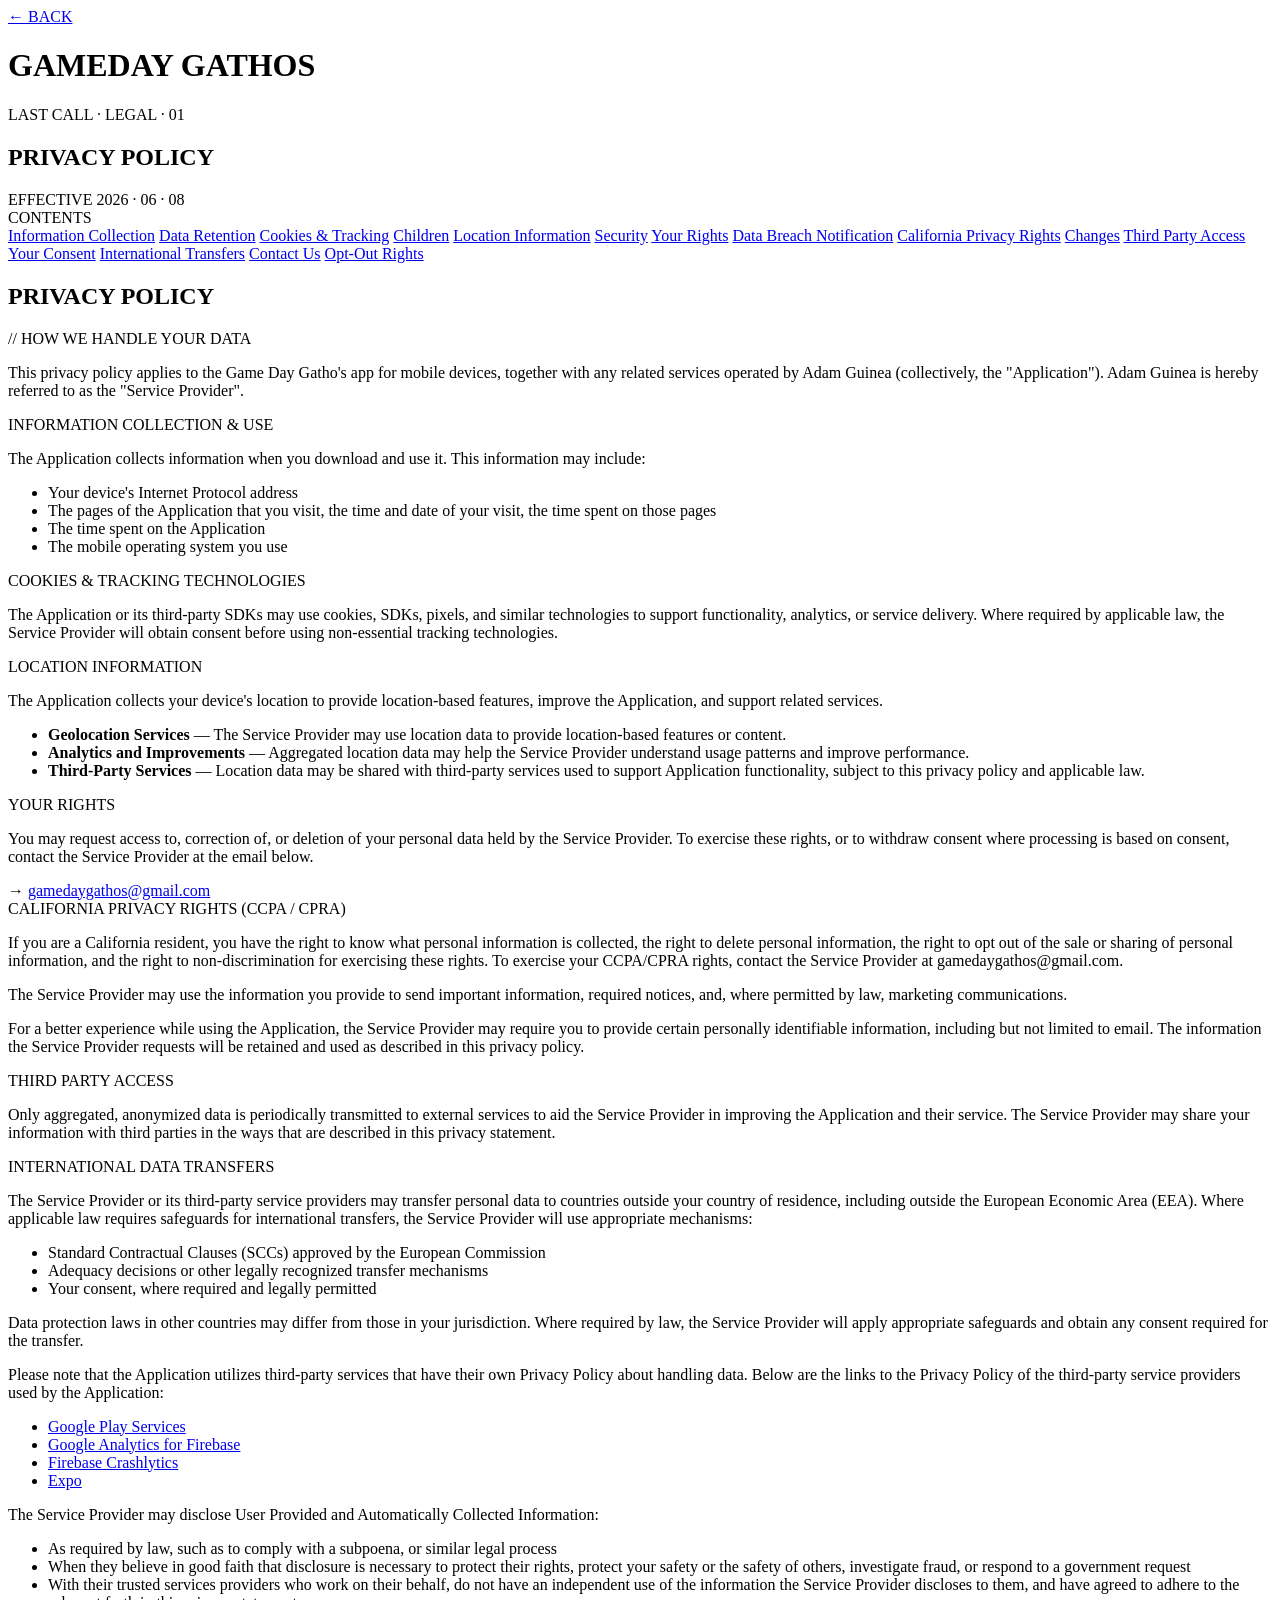
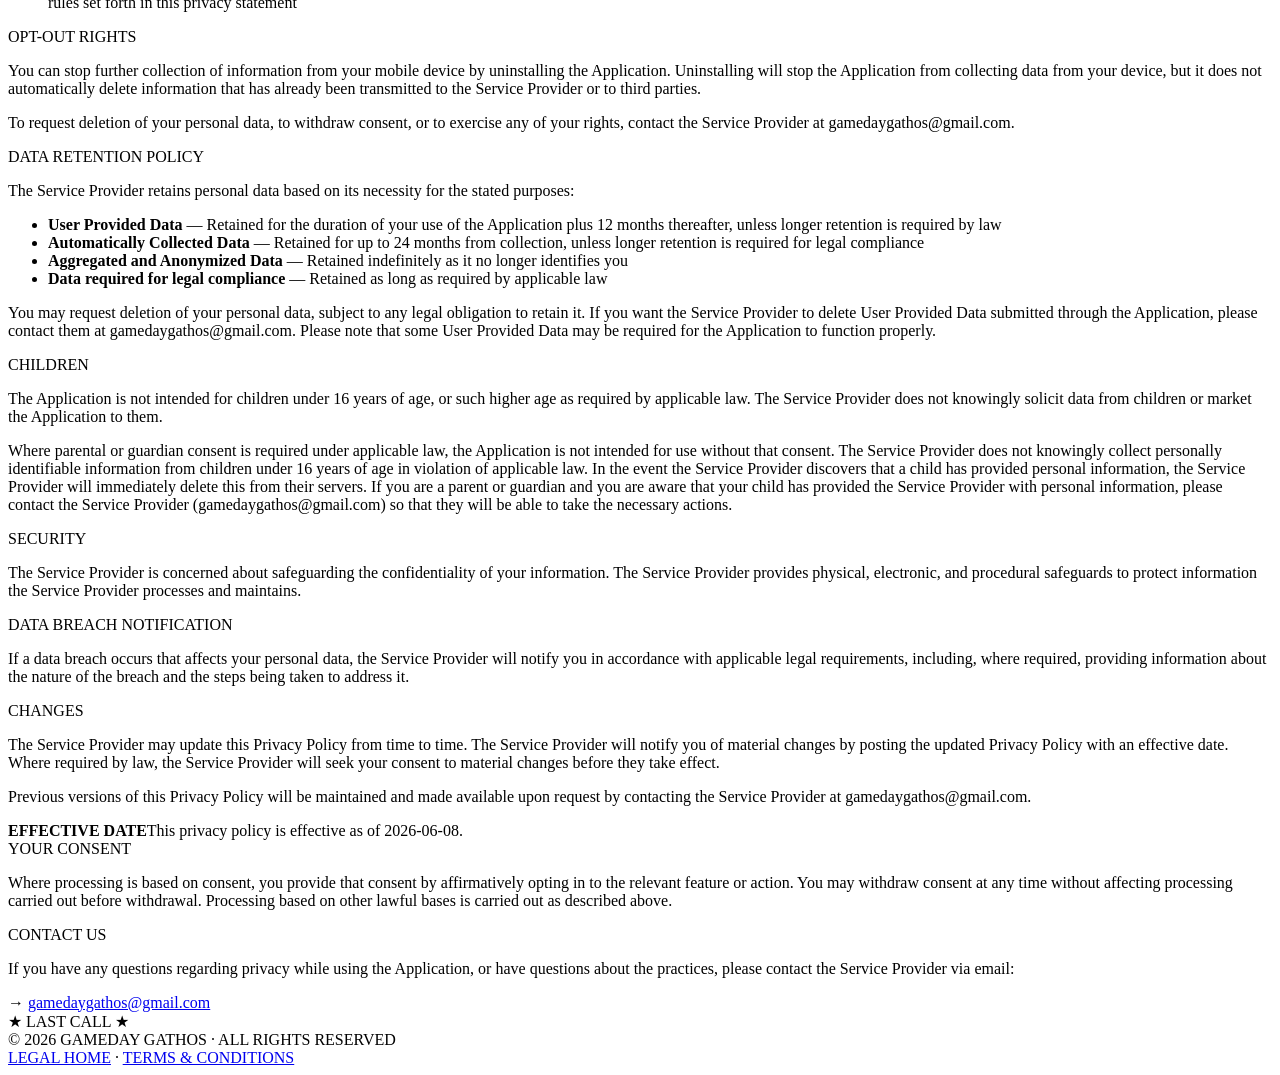
==== privacy.html @ f835de20 "Add privacy policy for Gameday Gathos application This file contains the privacy policy for the Game" ====
<!doctype html>
<html lang="en">
<head>
<meta charset="utf-8">
<meta name="viewport" content="width=device-width, initial-scale=1">
<title>Privacy Policy · Gameday Gathos</title>
<meta name="description" content="Privacy Policy for the Gameday Gathos application.">
<link rel="preconnect" href="https://fonts.googleapis.com">
<link rel="preconnect" href="https://fonts.gstatic.com" crossorigin>
<link href="https://fonts.googleapis.com/css2?family=Bungee&family=Monoton&family=Outfit:wght@400;500;600;700&family=JetBrains+Mono:wght@400;700&display=swap" rel="stylesheet">
<link rel="stylesheet" href="styles.css">
</head>
<body>
<div class="container">

  <a href="index.html" class="back-link">← BACK</a>

  <header class="hero">
    <h1 class="wordmark">GAMEDAY GATHOS</h1>
    <div class="kicker">LAST CALL · LEGAL · 01</div>
    <h2 class="hero-title pink">PRIVACY POLICY</h2>
    <div class="effective">EFFECTIVE 2026 · 06 · 08</div>
  </header>

  <nav class="toc pink" aria-label="Table of contents">
    <div class="toc-title">CONTENTS</div>
    <div class="toc-columns">
      <a href="#info-collection">Information Collection</a>
      <a href="#retention">Data Retention</a>
      <a href="#cookies">Cookies &amp; Tracking</a>
      <a href="#children">Children</a>
      <a href="#location">Location Information</a>
      <a href="#security">Security</a>
      <a href="#your-rights">Your Rights</a>
      <a href="#breach">Data Breach Notification</a>
      <a href="#ccpa">California Privacy Rights</a>
      <a href="#changes">Changes</a>
      <a href="#third-party">Third Party Access</a>
      <a href="#consent">Your Consent</a>
      <a href="#international">International Transfers</a>
      <a href="#contact">Contact Us</a>
      <a href="#opt-out">Opt-Out Rights</a>
    </div>
  </nav>

  <section class="card pink">
    <h2 class="section-title">PRIVACY POLICY</h2>
    <span class="section-tag">// HOW WE HANDLE YOUR DATA</span>

    <p>This privacy policy applies to the Game Day Gatho's app for mobile devices, together with any related services operated by Adam Guinea (collectively, the "Application"). Adam Guinea is hereby referred to as the "Service Provider".</p>

    <span id="info-collection" class="subsection">INFORMATION COLLECTION &amp; USE</span>
    <p>The Application collects information when you download and use it. This information may include:</p>
    <ul>
      <li>Your device's Internet Protocol address</li>
      <li>The pages of the Application that you visit, the time and date of your visit, the time spent on those pages</li>
      <li>The time spent on the Application</li>
      <li>The mobile operating system you use</li>
    </ul>

    <span id="cookies" class="subsection">COOKIES &amp; TRACKING TECHNOLOGIES</span>
    <p>The Application or its third-party SDKs may use cookies, SDKs, pixels, and similar technologies to support functionality, analytics, or service delivery. Where required by applicable law, the Service Provider will obtain consent before using non-essential tracking technologies.</p>

    <span id="location" class="subsection">LOCATION INFORMATION</span>
    <p>The Application collects your device's location to provide location-based features, improve the Application, and support related services.</p>
    <ul>
      <li><strong>Geolocation Services</strong> — The Service Provider may use location data to provide location-based features or content.</li>
      <li><strong>Analytics and Improvements</strong> — Aggregated location data may help the Service Provider understand usage patterns and improve performance.</li>
      <li><strong>Third-Party Services</strong> — Location data may be shared with third-party services used to support Application functionality, subject to this privacy policy and applicable law.</li>
    </ul>

    <span id="your-rights" class="subsection">YOUR RIGHTS</span>
    <p>You may request access to, correction of, or deletion of your personal data held by the Service Provider. To exercise these rights, or to withdraw consent where processing is based on consent, contact the Service Provider at the email below.</p>
    <div class="contact-line">→ <a href="mailto:gamedaygathos@gmail.com">gamedaygathos@gmail.com</a></div>

    <span id="ccpa" class="subsection">CALIFORNIA PRIVACY RIGHTS (CCPA / CPRA)</span>
    <p>If you are a California resident, you have the right to know what personal information is collected, the right to delete personal information, the right to opt out of the sale or sharing of personal information, and the right to non-discrimination for exercising these rights. To exercise your CCPA/CPRA rights, contact the Service Provider at gamedaygathos@gmail.com.</p>
    <p>The Service Provider may use the information you provide to send important information, required notices, and, where permitted by law, marketing communications.</p>
    <p>For a better experience while using the Application, the Service Provider may require you to provide certain personally identifiable information, including but not limited to email. The information the Service Provider requests will be retained and used as described in this privacy policy.</p>

    <span id="third-party" class="subsection">THIRD PARTY ACCESS</span>
    <p>Only aggregated, anonymized data is periodically transmitted to external services to aid the Service Provider in improving the Application and their service. The Service Provider may share your information with third parties in the ways that are described in this privacy statement.</p>

    <span id="international" class="subsection">INTERNATIONAL DATA TRANSFERS</span>
    <p>The Service Provider or its third-party service providers may transfer personal data to countries outside your country of residence, including outside the European Economic Area (EEA). Where applicable law requires safeguards for international transfers, the Service Provider will use appropriate mechanisms:</p>
    <ul>
      <li>Standard Contractual Clauses (SCCs) approved by the European Commission</li>
      <li>Adequacy decisions or other legally recognized transfer mechanisms</li>
      <li>Your consent, where required and legally permitted</li>
    </ul>
    <p>Data protection laws in other countries may differ from those in your jurisdiction. Where required by law, the Service Provider will apply appropriate safeguards and obtain any consent required for the transfer.</p>

    <p>Please note that the Application utilizes third-party services that have their own Privacy Policy about handling data. Below are the links to the Privacy Policy of the third-party service providers used by the Application:</p>
    <ul>
      <li><a href="https://www.google.com/policies/privacy/">Google Play Services</a></li>
      <li><a href="https://firebase.google.com/support/privacy">Google Analytics for Firebase</a></li>
      <li><a href="https://firebase.google.com/support/privacy/">Firebase Crashlytics</a></li>
      <li><a href="https://expo.io/privacy">Expo</a></li>
    </ul>

    <p>The Service Provider may disclose User Provided and Automatically Collected Information:</p>
    <ul>
      <li>As required by law, such as to comply with a subpoena, or similar legal process</li>
      <li>When they believe in good faith that disclosure is necessary to protect their rights, protect your safety or the safety of others, investigate fraud, or respond to a government request</li>
      <li>With their trusted services providers who work on their behalf, do not have an independent use of the information the Service Provider discloses to them, and have agreed to adhere to the rules set forth in this privacy statement</li>
    </ul>

    <span id="opt-out" class="subsection">OPT-OUT RIGHTS</span>
    <p>You can stop further collection of information from your mobile device by uninstalling the Application. Uninstalling will stop the Application from collecting data from your device, but it does not automatically delete information that has already been transmitted to the Service Provider or to third parties.</p>
    <p>To request deletion of your personal data, to withdraw consent, or to exercise any of your rights, contact the Service Provider at gamedaygathos@gmail.com.</p>

    <span id="retention" class="subsection">DATA RETENTION POLICY</span>
    <p>The Service Provider retains personal data based on its necessity for the stated purposes:</p>
    <ul>
      <li><strong>User Provided Data</strong> — Retained for the duration of your use of the Application plus 12 months thereafter, unless longer retention is required by law</li>
      <li><strong>Automatically Collected Data</strong> — Retained for up to 24 months from collection, unless longer retention is required for legal compliance</li>
      <li><strong>Aggregated and Anonymized Data</strong> — Retained indefinitely as it no longer identifies you</li>
      <li><strong>Data required for legal compliance</strong> — Retained as long as required by applicable law</li>
    </ul>
    <p>You may request deletion of your personal data, subject to any legal obligation to retain it. If you want the Service Provider to delete User Provided Data submitted through the Application, please contact them at gamedaygathos@gmail.com. Please note that some User Provided Data may be required for the Application to function properly.</p>

    <span id="children" class="subsection">CHILDREN</span>
    <p>The Application is not intended for children under 16 years of age, or such higher age as required by applicable law. The Service Provider does not knowingly solicit data from children or market the Application to them.</p>
    <p>Where parental or guardian consent is required under applicable law, the Application is not intended for use without that consent. The Service Provider does not knowingly collect personally identifiable information from children under 16 years of age in violation of applicable law. In the event the Service Provider discovers that a child has provided personal information, the Service Provider will immediately delete this from their servers. If you are a parent or guardian and you are aware that your child has provided the Service Provider with personal information, please contact the Service Provider (gamedaygathos@gmail.com) so that they will be able to take the necessary actions.</p>

    <span id="security" class="subsection">SECURITY</span>
    <p>The Service Provider is concerned about safeguarding the confidentiality of your information. The Service Provider provides physical, electronic, and procedural safeguards to protect information the Service Provider processes and maintains.</p>

    <span id="breach" class="subsection">DATA BREACH NOTIFICATION</span>
    <p>If a data breach occurs that affects your personal data, the Service Provider will notify you in accordance with applicable legal requirements, including, where required, providing information about the nature of the breach and the steps being taken to address it.</p>

    <span id="changes" class="subsection">CHANGES</span>
    <p>The Service Provider may update this Privacy Policy from time to time. The Service Provider will notify you of material changes by posting the updated Privacy Policy with an effective date. Where required by law, the Service Provider will seek your consent to material changes before they take effect.</p>
    <p>Previous versions of this Privacy Policy will be maintained and made available upon request by contacting the Service Provider at gamedaygathos@gmail.com.</p>

    <div class="callout"><strong>EFFECTIVE DATE</strong>This privacy policy is effective as of 2026-06-08.</div>

    <span id="consent" class="subsection">YOUR CONSENT</span>
    <p>Where processing is based on consent, you provide that consent by affirmatively opting in to the relevant feature or action. You may withdraw consent at any time without affecting processing carried out before withdrawal. Processing based on other lawful bases is carried out as described above.</p>

    <span id="contact" class="subsection">CONTACT US</span>
    <p>If you have any questions regarding privacy while using the Application, or have questions about the practices, please contact the Service Provider via email:</p>
    <div class="contact-line">→ <a href="mailto:gamedaygathos@gmail.com">gamedaygathos@gmail.com</a></div>
  </section>

  <footer class="footer">
    <div class="sign-off">★ LAST CALL ★</div>
    <div>© 2026 GAMEDAY GATHOS · ALL RIGHTS RESERVED</div>
    <div><a href="index.html">LEGAL HOME</a> · <a href="terms.html">TERMS &amp; CONDITIONS</a></div>
  </footer>

</div>
</body>
</html>
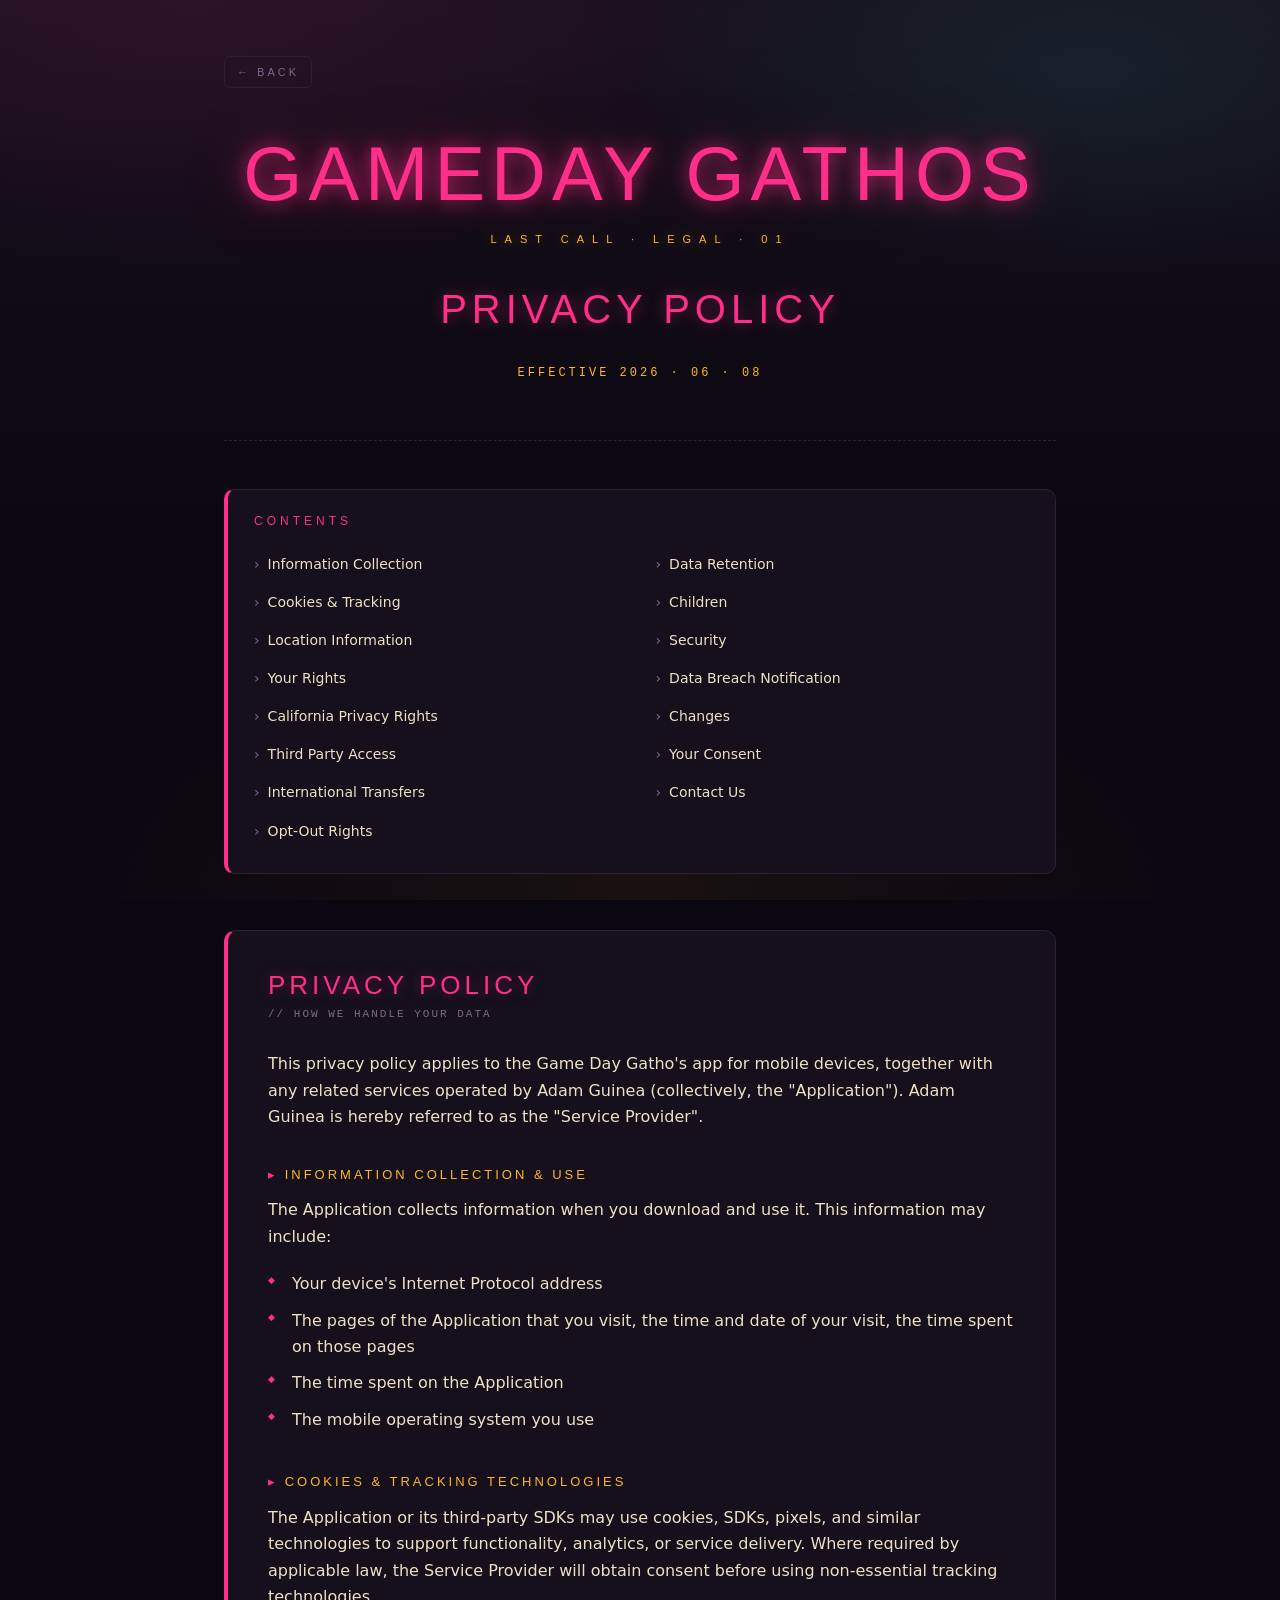
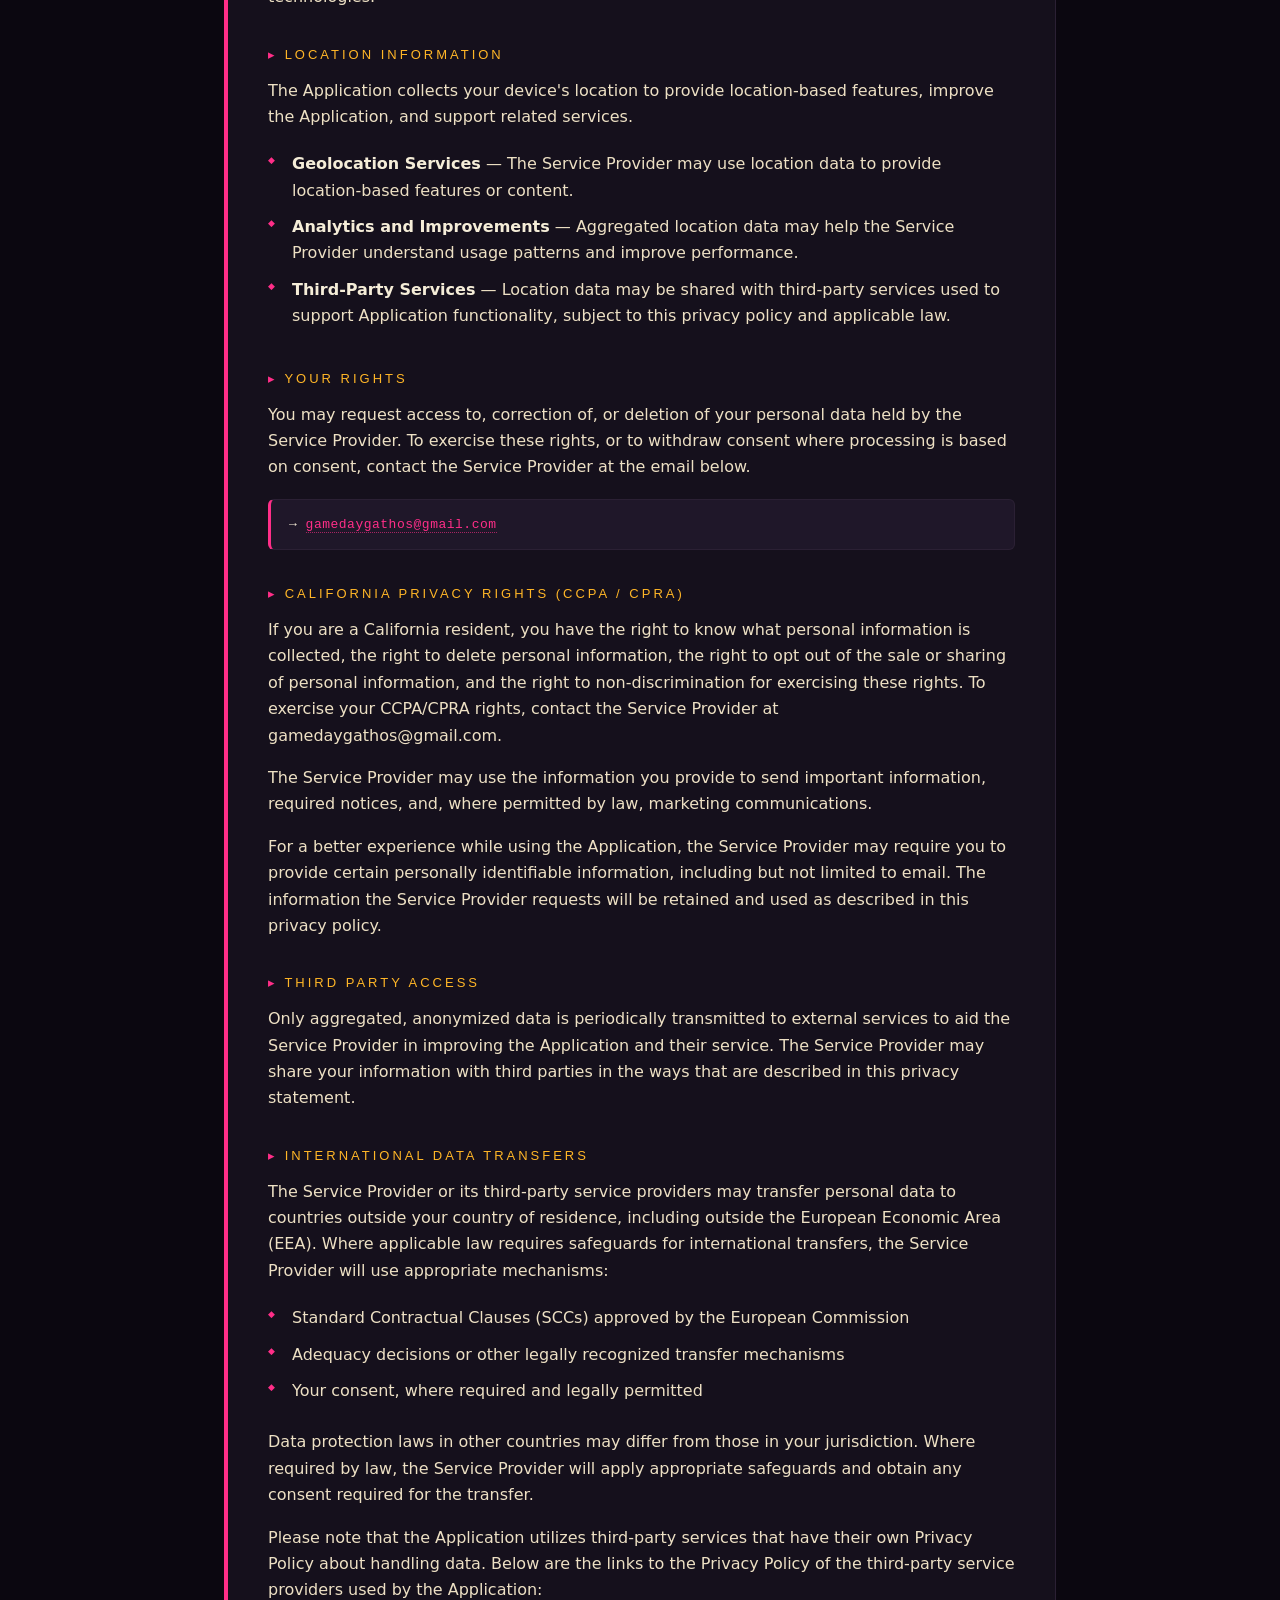
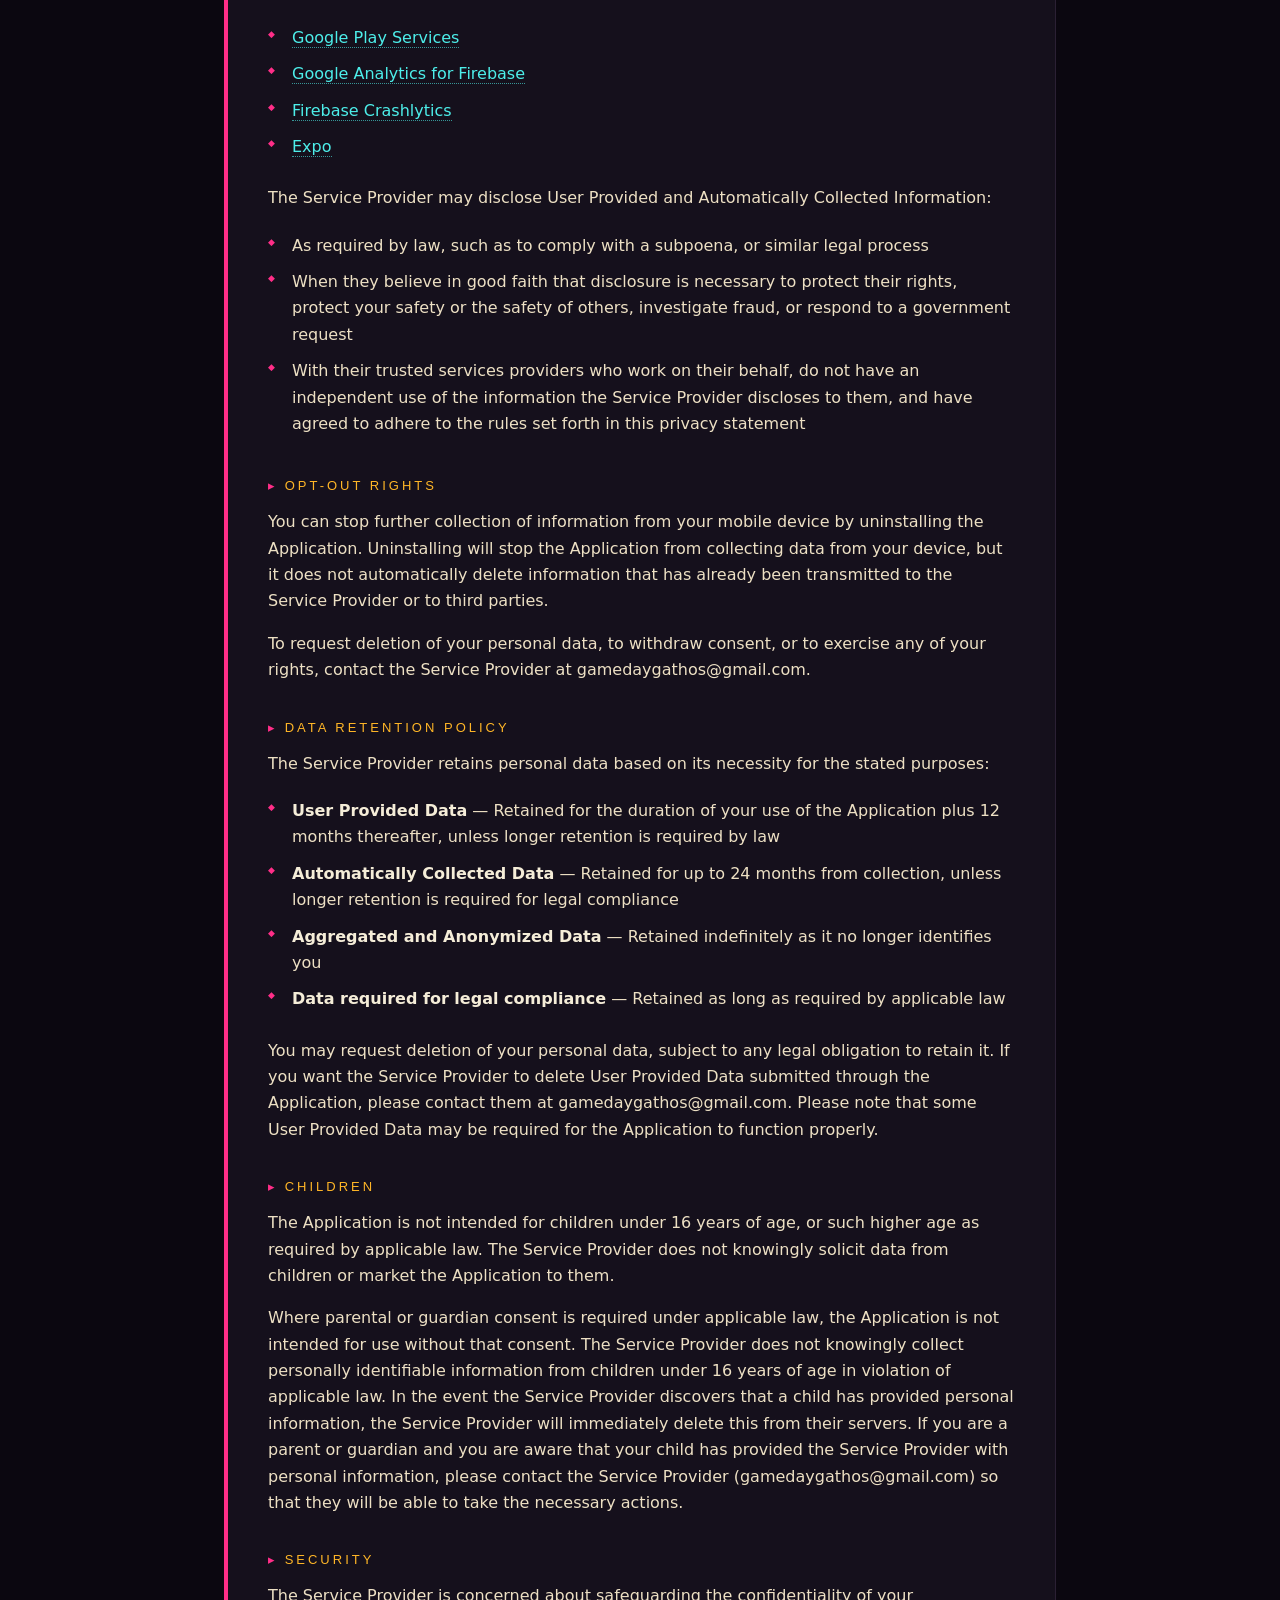
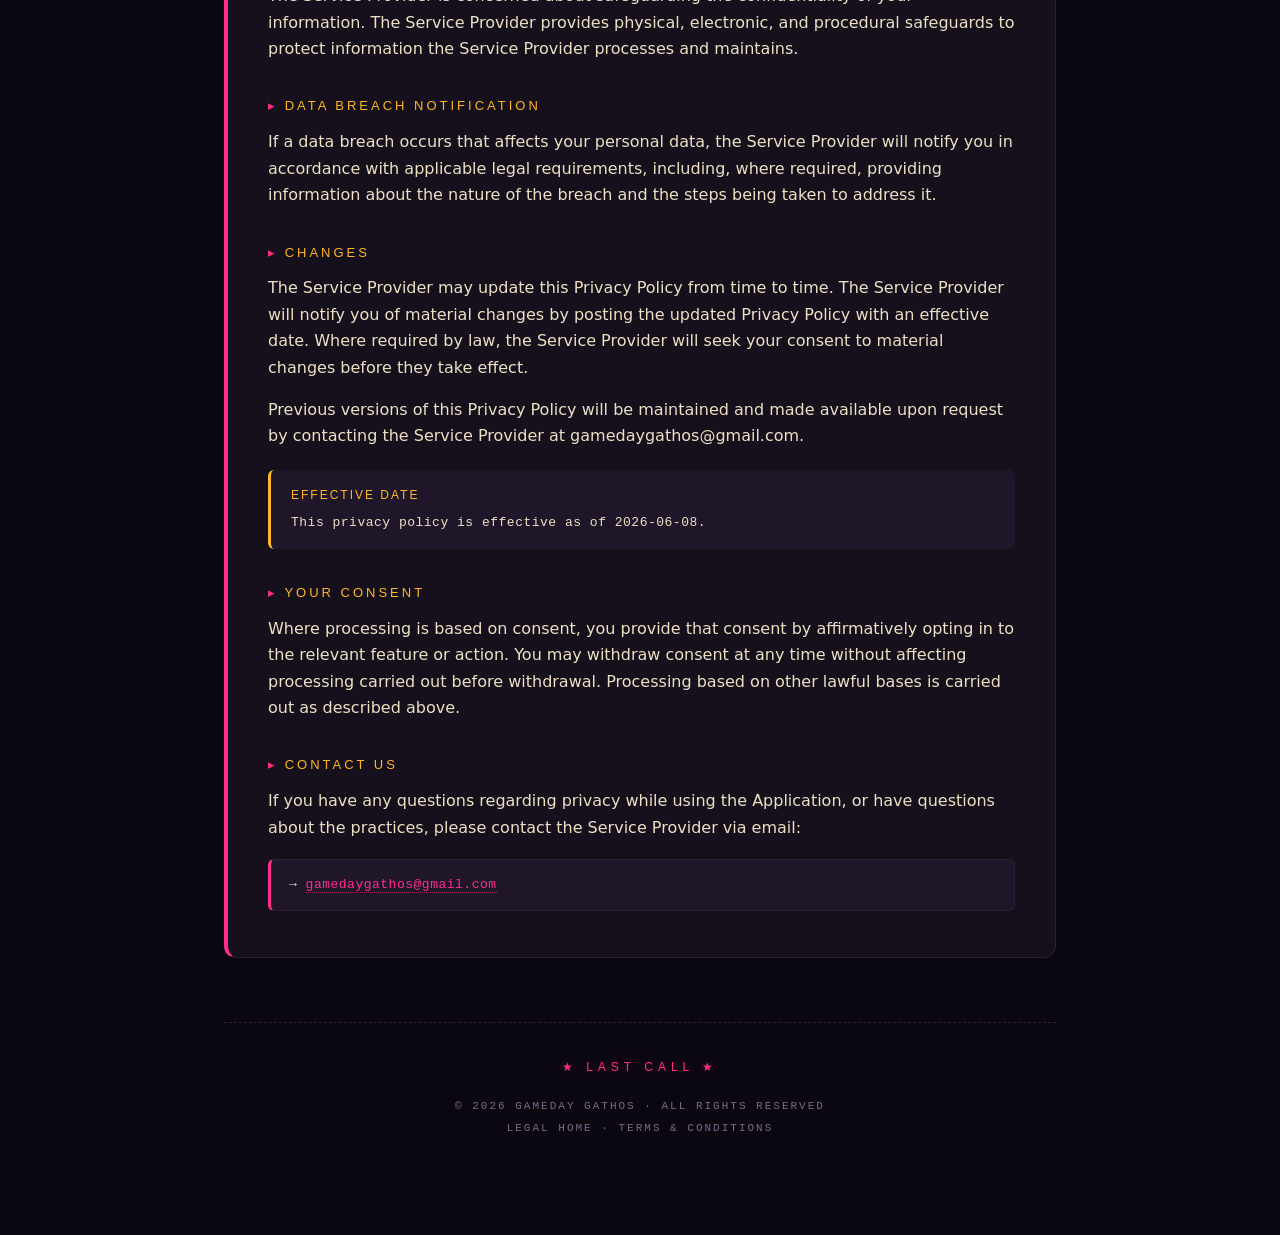
==== commit f8d01bba: "Add favicon link to privacy.html Add favicon link to privacy.html" ====
--- a/privacy.html
+++ b/privacy.html
@@ -9,6 +9,8 @@
 <link rel="preconnect" href="https://fonts.gstatic.com" crossorigin>
 <link href="https://fonts.googleapis.com/css2?family=Bungee&family=Monoton&family=Outfit:wght@400;500;600;700&family=JetBrains+Mono:wght@400;700&display=swap" rel="stylesheet">
 <link rel="stylesheet" href="styles.css">
+  <link rel="icon" href="favicon.svg" type="image/svg+xml">
+
 </head>
 <body>
 <div class="container">
--- a/styles.css
+++ b/styles.css
@@ -0,0 +1,398 @@
+:root {
+  --ink: #0B0710;
+  --velvet: #15101C;
+  --booth: #1F1729;
+  --brass: #2B2034;
+  --bone: #F5EDD8;
+  --cream: #EDE0C4;
+  --ash-dim: #7A6B8A;
+  --neon-pink: #FF2E88;
+  --neon-cyan: #4DEEEA;
+  --amber: #FFB627;
+  --ember: #FF4D4D;
+}
+
+* { box-sizing: border-box; }
+
+html, body {
+  margin: 0;
+  padding: 0;
+  background: var(--ink);
+  color: var(--bone);
+  font-family: 'Outfit', system-ui, -apple-system, sans-serif;
+  font-size: 16px;
+  line-height: 1.65;
+  -webkit-font-smoothing: antialiased;
+}
+
+body {
+  min-height: 100vh;
+  background:
+    radial-gradient(ellipse 80% 50% at 15% 0%, rgba(255, 46, 136, 0.10), transparent 60%),
+    radial-gradient(ellipse 60% 40% at 85% 8%, rgba(77, 238, 234, 0.08), transparent 60%),
+    radial-gradient(ellipse 70% 50% at 50% 100%, rgba(255, 182, 39, 0.06), transparent 60%),
+    linear-gradient(180deg, var(--velvet) 0%, var(--ink) 60%);
+  background-attachment: fixed;
+}
+
+/* CRT scanlines */
+body::before {
+  content: '';
+  position: fixed;
+  inset: 0;
+  background: repeating-linear-gradient(0deg,
+    rgba(255, 255, 255, 0.022) 0px,
+    rgba(255, 255, 255, 0.022) 1px,
+    transparent 1px,
+    transparent 3px);
+  pointer-events: none;
+  z-index: 1;
+  mix-blend-mode: overlay;
+}
+
+.container {
+  max-width: 880px;
+  margin: 0 auto;
+  padding: 56px 24px 96px;
+  position: relative;
+  z-index: 2;
+}
+
+/* ── BACK LINK ──────────────────────────────── */
+.back-link {
+  display: inline-block;
+  font-family: 'Bungee', sans-serif;
+  font-size: 11px;
+  letter-spacing: 3px;
+  color: var(--ash-dim);
+  text-decoration: none;
+  margin-bottom: 32px;
+  padding: 6px 12px;
+  border: 1px solid var(--brass);
+  border-radius: 6px;
+  transition: color .15s, border-color .15s, background .15s;
+}
+.back-link:hover {
+  color: var(--neon-cyan);
+  border-color: var(--neon-cyan);
+  background: rgba(77, 238, 234, 0.06);
+}
+
+/* ── HERO ─────────────────────────────────────── */
+.hero {
+  text-align: center;
+  padding: 16px 0 56px;
+  border-bottom: 1px dashed var(--brass);
+  margin-bottom: 48px;
+}
+.wordmark {
+  font-family: 'Monoton', sans-serif;
+  font-weight: 400;
+  font-size: clamp(40px, 7vw, 76px);
+  color: var(--neon-pink);
+  letter-spacing: 6px;
+  text-shadow:
+    0 0 18px rgba(255, 46, 136, 0.7),
+    0 0 42px rgba(255, 46, 136, 0.4),
+    0 0 80px rgba(255, 46, 136, 0.25);
+  line-height: 1;
+  margin: 0;
+}
+.kicker {
+  font-family: 'Bungee', sans-serif;
+  color: var(--amber);
+  letter-spacing: 8px;
+  font-size: 11px;
+  margin-top: 18px;
+  text-shadow: 0 0 12px rgba(255, 182, 39, 0.4);
+}
+.hero-title {
+  font-family: 'Bungee', sans-serif;
+  font-weight: 400;
+  color: var(--neon-cyan);
+  font-size: clamp(26px, 4.4vw, 40px);
+  letter-spacing: 5px;
+  margin: 28px 0 10px;
+  text-shadow: 0 0 16px rgba(77, 238, 234, 0.45);
+}
+.hero-title.pink {
+  color: var(--neon-pink);
+  text-shadow: 0 0 16px rgba(255, 46, 136, 0.45);
+}
+.effective {
+  font-family: 'JetBrains Mono', monospace;
+  color: var(--amber);
+  font-size: 12px;
+  letter-spacing: 3px;
+  margin-top: 22px;
+}
+
+/* ── TOC ──────────────────────────────────────── */
+.toc {
+  background: var(--velvet);
+  border: 1px solid var(--brass);
+  border-left: 4px solid var(--neon-cyan);
+  border-radius: 10px;
+  padding: 22px 26px 24px;
+  margin-bottom: 56px;
+}
+.toc.pink { border-left-color: var(--neon-pink); }
+.toc.pink .toc-title { color: var(--neon-pink); }
+.toc-title {
+  font-family: 'Bungee', sans-serif;
+  color: var(--neon-cyan);
+  font-size: 12px;
+  letter-spacing: 4px;
+  margin: 0 0 16px;
+}
+.toc-columns {
+  display: grid;
+  grid-template-columns: 1fr 1fr;
+  gap: 4px 28px;
+}
+.toc a {
+  color: var(--cream);
+  text-decoration: none;
+  font-size: 14px;
+  display: block;
+  padding: 5px 0;
+  border-bottom: 1px solid transparent;
+  transition: color .15s, border-color .15s, transform .15s;
+}
+.toc a::before {
+  content: '›';
+  color: var(--ash-dim);
+  margin-right: 8px;
+  transition: color .15s;
+}
+.toc a:hover { color: var(--neon-pink); }
+.toc a:hover::before { color: var(--neon-pink); }
+
+/* ── CARDS ────────────────────────────────────── */
+.card {
+  background: var(--velvet);
+  border: 1px solid var(--brass);
+  border-radius: 12px;
+  padding: 40px 40px 28px;
+  margin-bottom: 40px;
+  position: relative;
+}
+.card.pink  { border-left: 4px solid var(--neon-pink); }
+.card.cyan  { border-left: 4px solid var(--neon-cyan); }
+.card.amber { border-left: 4px solid var(--amber); }
+
+.section-title {
+  font-family: 'Bungee', sans-serif;
+  font-weight: 400;
+  font-size: 26px;
+  letter-spacing: 4px;
+  margin: 0 0 6px;
+  line-height: 1.1;
+}
+.card.pink  .section-title { color: var(--neon-pink); text-shadow: 0 0 14px rgba(255, 46, 136, 0.35); }
+.card.cyan  .section-title { color: var(--neon-cyan); text-shadow: 0 0 14px rgba(77, 238, 234, 0.35); }
+.card.amber .section-title { color: var(--amber); text-shadow: 0 0 14px rgba(255, 182, 39, 0.35); }
+
+.section-tag {
+  font-family: 'JetBrains Mono', monospace;
+  font-size: 11px;
+  letter-spacing: 2px;
+  color: var(--ash-dim);
+  margin-bottom: 28px;
+  display: block;
+}
+
+.subsection {
+  font-family: 'Bungee', sans-serif;
+  font-weight: 400;
+  color: var(--amber);
+  letter-spacing: 3px;
+  font-size: 13px;
+  margin: 36px 0 14px;
+  display: block;
+  line-height: 1.3;
+}
+.subsection::before {
+  content: '▸ ';
+  color: var(--neon-pink);
+}
+
+p {
+  color: var(--cream);
+  margin: 0 0 16px;
+}
+
+strong {
+  color: var(--bone);
+  font-weight: 600;
+}
+
+ul {
+  list-style: none;
+  padding: 0;
+  margin: 6px 0 20px;
+}
+ul li {
+  position: relative;
+  padding: 5px 0 5px 24px;
+  color: var(--cream);
+}
+ul li::before {
+  content: '◆';
+  position: absolute;
+  left: 0;
+  top: 7px;
+  color: var(--neon-pink);
+  font-size: 9px;
+}
+
+a {
+  color: var(--neon-cyan);
+  text-decoration: none;
+  border-bottom: 1px dotted rgba(77, 238, 234, 0.6);
+  transition: color .15s, border-color .15s, text-shadow .15s;
+}
+a:hover {
+  color: var(--amber);
+  border-bottom-color: var(--amber);
+  text-shadow: 0 0 8px rgba(255, 182, 39, 0.5);
+}
+
+.callout {
+  background: var(--booth);
+  border-left: 3px solid var(--amber);
+  padding: 16px 20px;
+  border-radius: 6px;
+  margin: 20px 0;
+  font-family: 'JetBrains Mono', monospace;
+  font-size: 13px;
+  color: var(--cream);
+  letter-spacing: 0.5px;
+}
+.callout strong {
+  color: var(--amber);
+  font-family: 'Bungee', sans-serif;
+  font-weight: 400;
+  letter-spacing: 2px;
+  display: block;
+  margin-bottom: 6px;
+  font-size: 12px;
+}
+
+.contact-line {
+  font-family: 'JetBrains Mono', monospace;
+  background: var(--booth);
+  border: 1px solid var(--brass);
+  border-left: 3px solid var(--neon-pink);
+  border-radius: 6px;
+  padding: 14px 18px;
+  margin: 18px 0;
+  font-size: 13px;
+  color: var(--bone);
+  letter-spacing: 0.5px;
+}
+.contact-line a {
+  color: var(--neon-pink);
+  border-bottom-color: rgba(255, 46, 136, 0.6);
+}
+.contact-line a:hover {
+  color: var(--amber);
+  border-bottom-color: var(--amber);
+}
+
+/* ── FOOTER ───────────────────────────────────── */
+.footer {
+  text-align: center;
+  margin-top: 64px;
+  padding-top: 32px;
+  border-top: 1px dashed var(--brass);
+  color: var(--ash-dim);
+  font-size: 11px;
+  font-family: 'JetBrains Mono', monospace;
+  letter-spacing: 2px;
+  line-height: 2;
+}
+.footer .sign-off {
+  font-family: 'Bungee', sans-serif;
+  color: var(--neon-pink);
+  font-size: 12px;
+  letter-spacing: 5px;
+  margin-bottom: 16px;
+  text-shadow: 0 0 10px rgba(255, 46, 136, 0.35);
+}
+.footer a {
+  color: var(--ash-dim);
+  border-bottom-color: transparent;
+}
+.footer a:hover {
+  color: var(--neon-cyan);
+  border-bottom-color: var(--neon-cyan);
+}
+
+/* ── INDEX LANDING ─────────────────────────────── */
+.doc-grid {
+  display: grid;
+  grid-template-columns: 1fr 1fr;
+  gap: 24px;
+  margin-top: 16px;
+}
+.doc-tile {
+  display: block;
+  background: var(--velvet);
+  border: 1px solid var(--brass);
+  border-radius: 12px;
+  padding: 36px 30px;
+  text-decoration: none;
+  border-bottom: 1px solid var(--brass);
+  transition: transform .18s, border-color .18s, box-shadow .18s, background .18s;
+}
+.doc-tile.pink { border-left: 4px solid var(--neon-pink); }
+.doc-tile.cyan { border-left: 4px solid var(--neon-cyan); }
+.doc-tile:hover {
+  transform: translateY(-3px);
+  background: var(--booth);
+}
+.doc-tile.pink:hover { box-shadow: 0 0 30px rgba(255, 46, 136, 0.25); border-color: var(--neon-pink); }
+.doc-tile.cyan:hover { box-shadow: 0 0 30px rgba(77, 238, 234, 0.25); border-color: var(--neon-cyan); }
+
+.doc-tile .tile-kicker {
+  font-family: 'JetBrains Mono', monospace;
+  font-size: 10px;
+  letter-spacing: 3px;
+  color: var(--ash-dim);
+  margin-bottom: 12px;
+}
+.doc-tile .tile-title {
+  font-family: 'Bungee', sans-serif;
+  font-size: 22px;
+  letter-spacing: 3px;
+  margin: 0 0 12px;
+  line-height: 1.1;
+}
+.doc-tile.pink .tile-title { color: var(--neon-pink); text-shadow: 0 0 12px rgba(255, 46, 136, 0.35); }
+.doc-tile.cyan .tile-title { color: var(--neon-cyan); text-shadow: 0 0 12px rgba(77, 238, 234, 0.35); }
+.doc-tile .tile-body {
+  color: var(--cream);
+  font-size: 14px;
+  line-height: 1.55;
+  margin-bottom: 18px;
+}
+.doc-tile .tile-arrow {
+  font-family: 'Bungee', sans-serif;
+  font-size: 11px;
+  letter-spacing: 3px;
+  color: var(--amber);
+}
+
+@media (max-width: 640px) {
+  .container { padding: 36px 16px 64px; }
+  .toc-columns { grid-template-columns: 1fr; }
+  .doc-grid { grid-template-columns: 1fr; }
+  .card { padding: 28px 22px 20px; border-radius: 10px; }
+  .section-title { font-size: 22px; letter-spacing: 3px; }
+  .wordmark { letter-spacing: 4px; }
+}
+
+:target {
+  scroll-margin-top: 24px;
+}
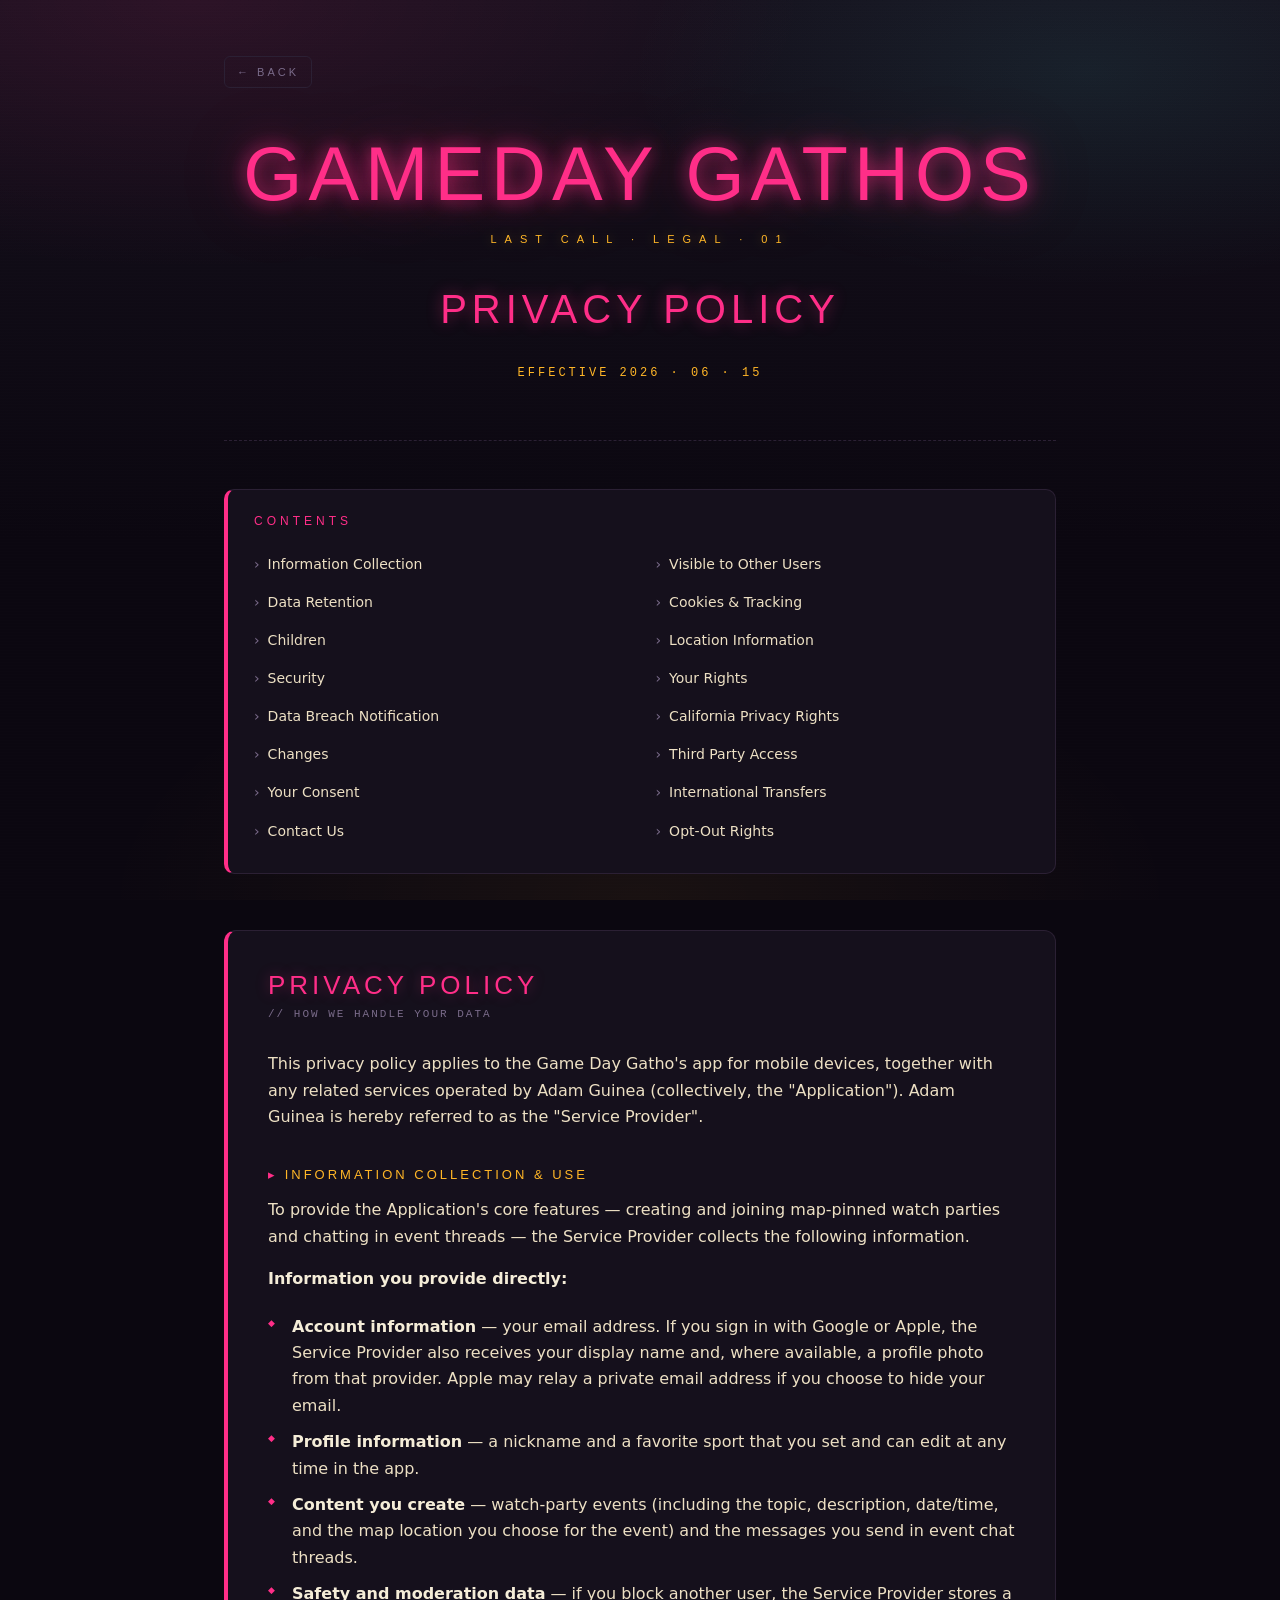
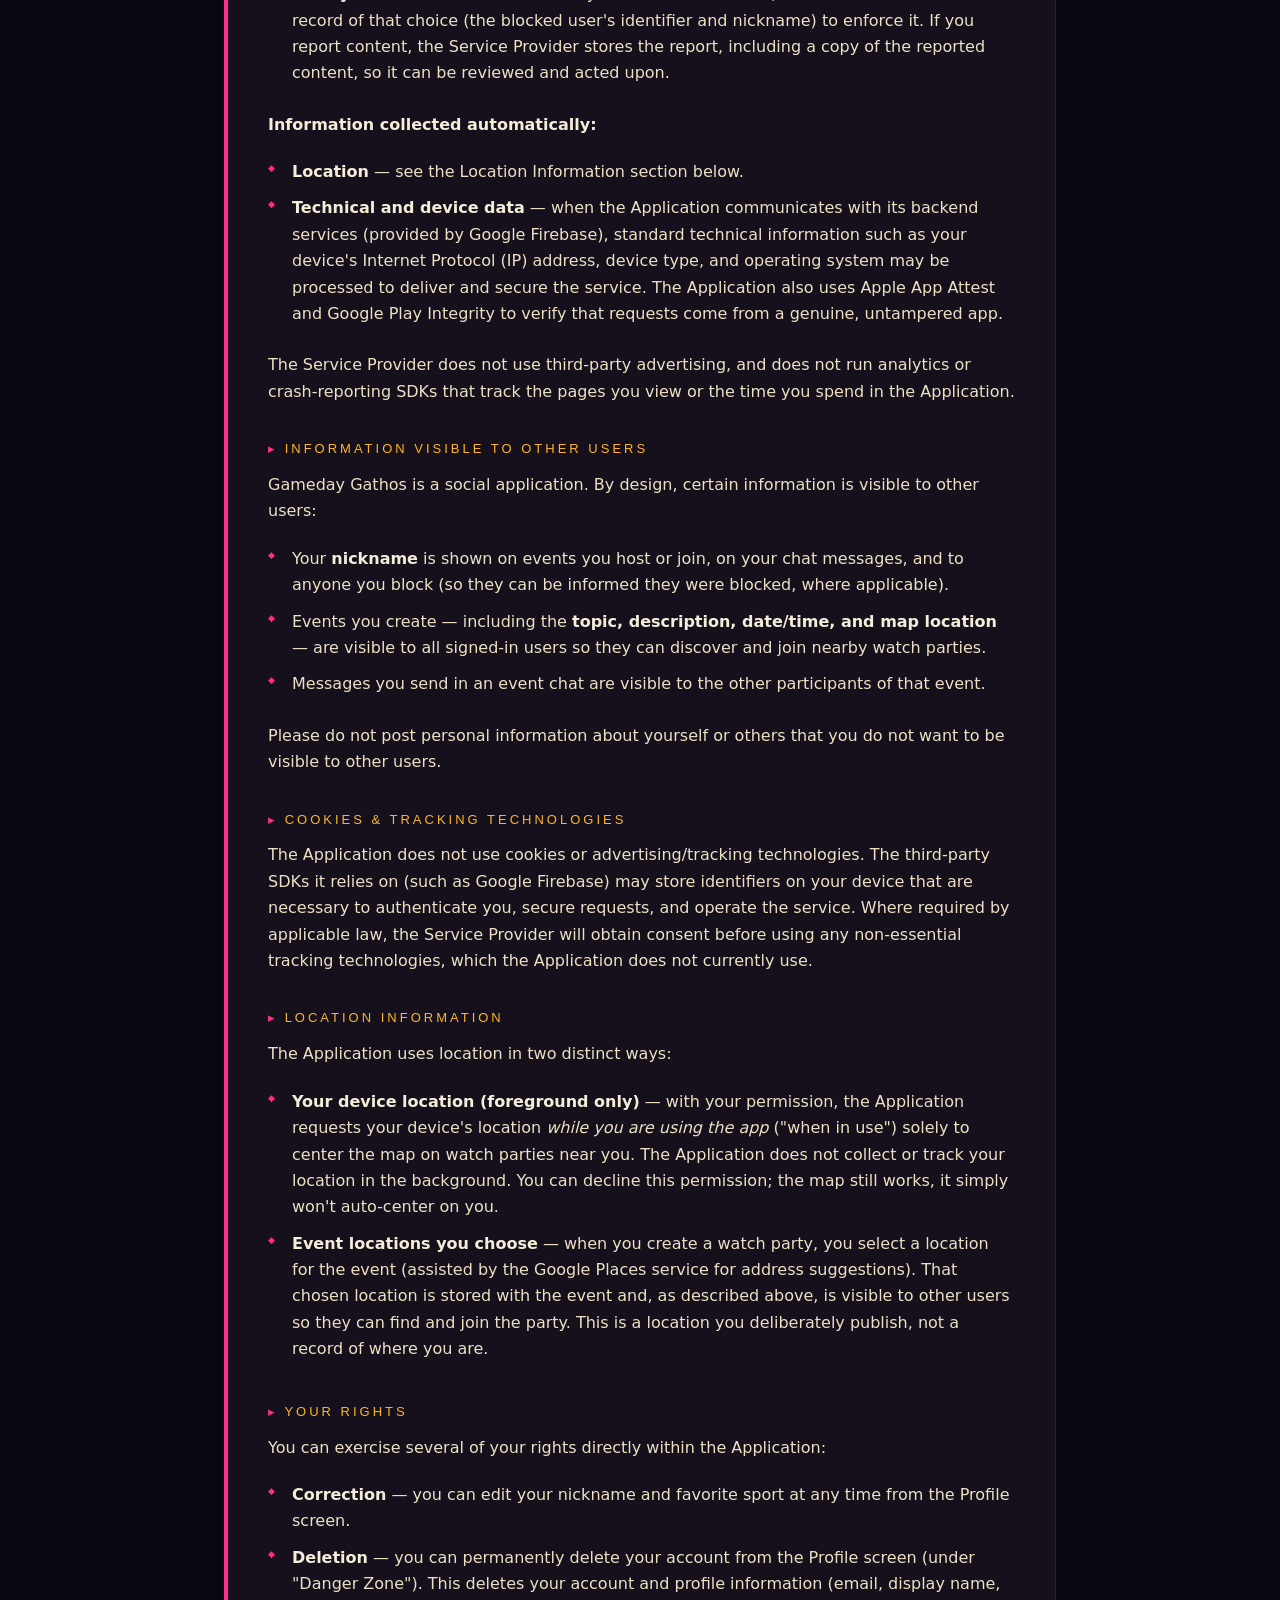
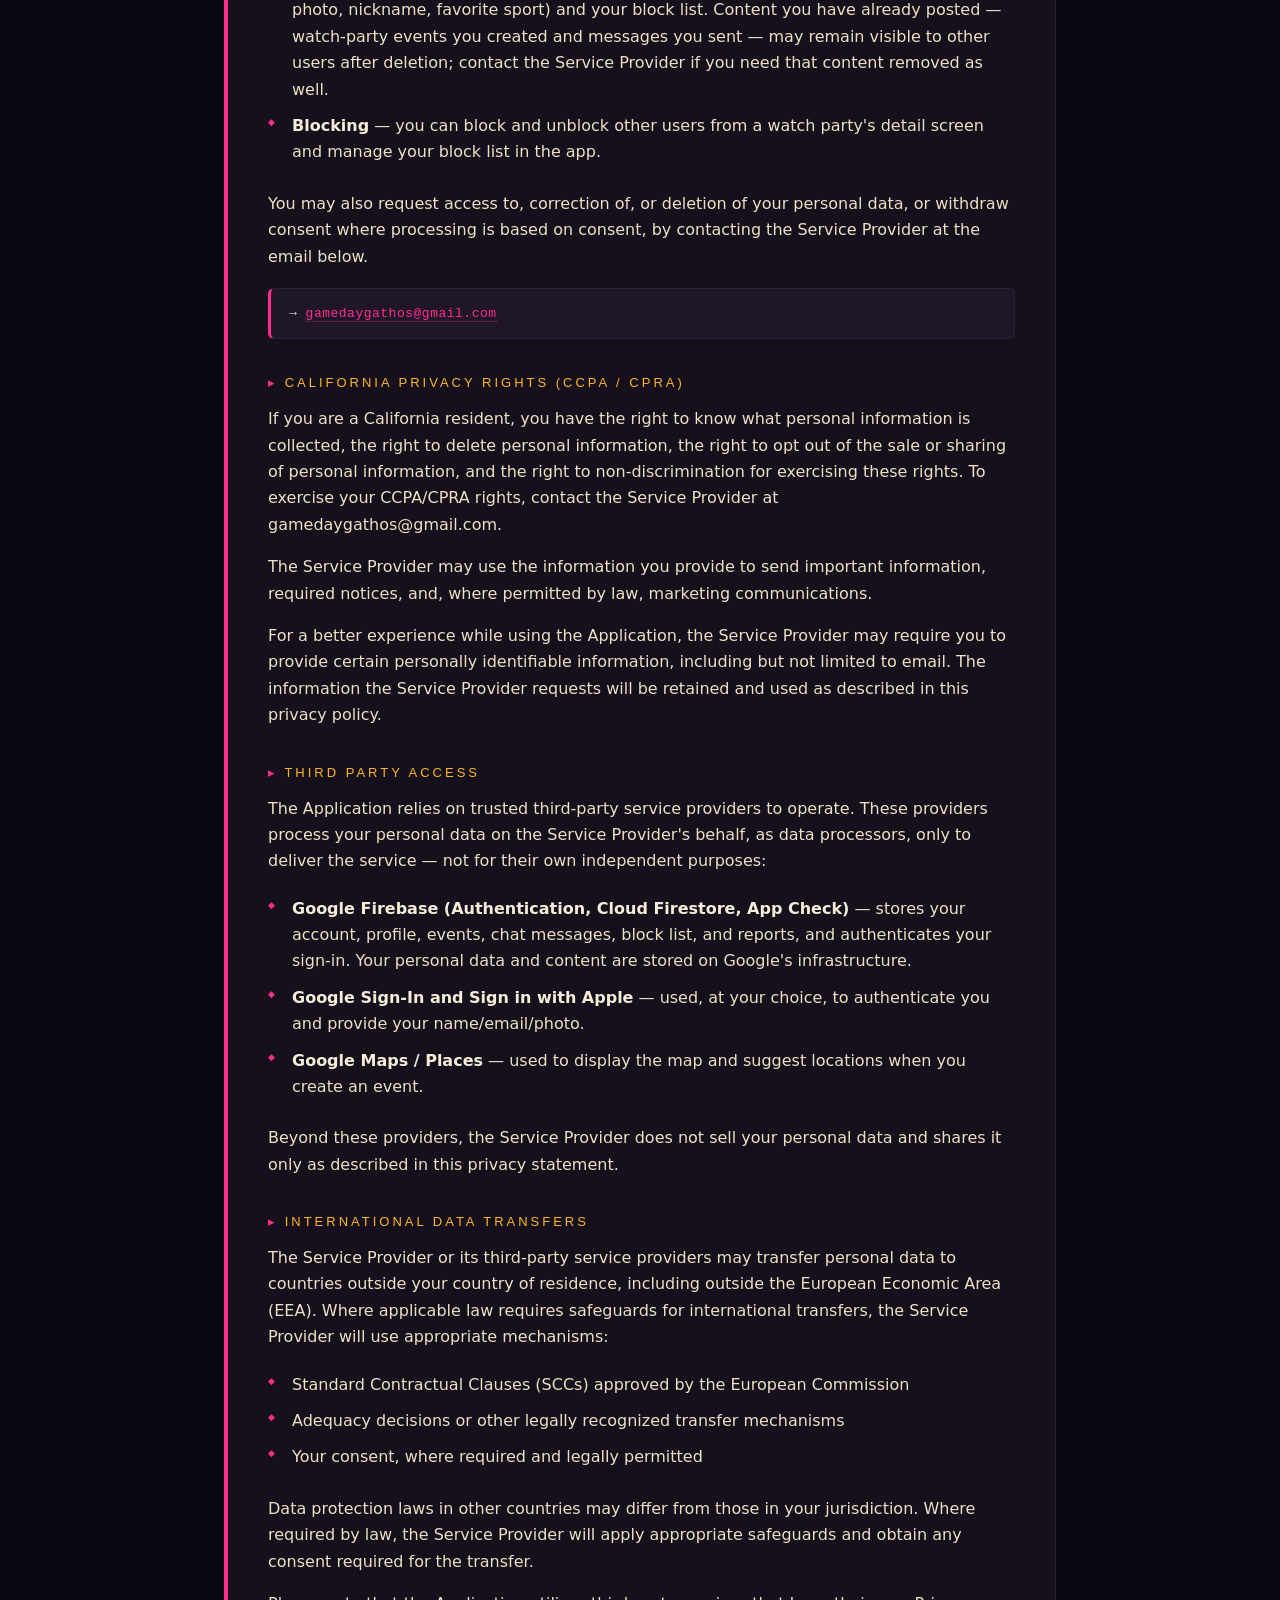
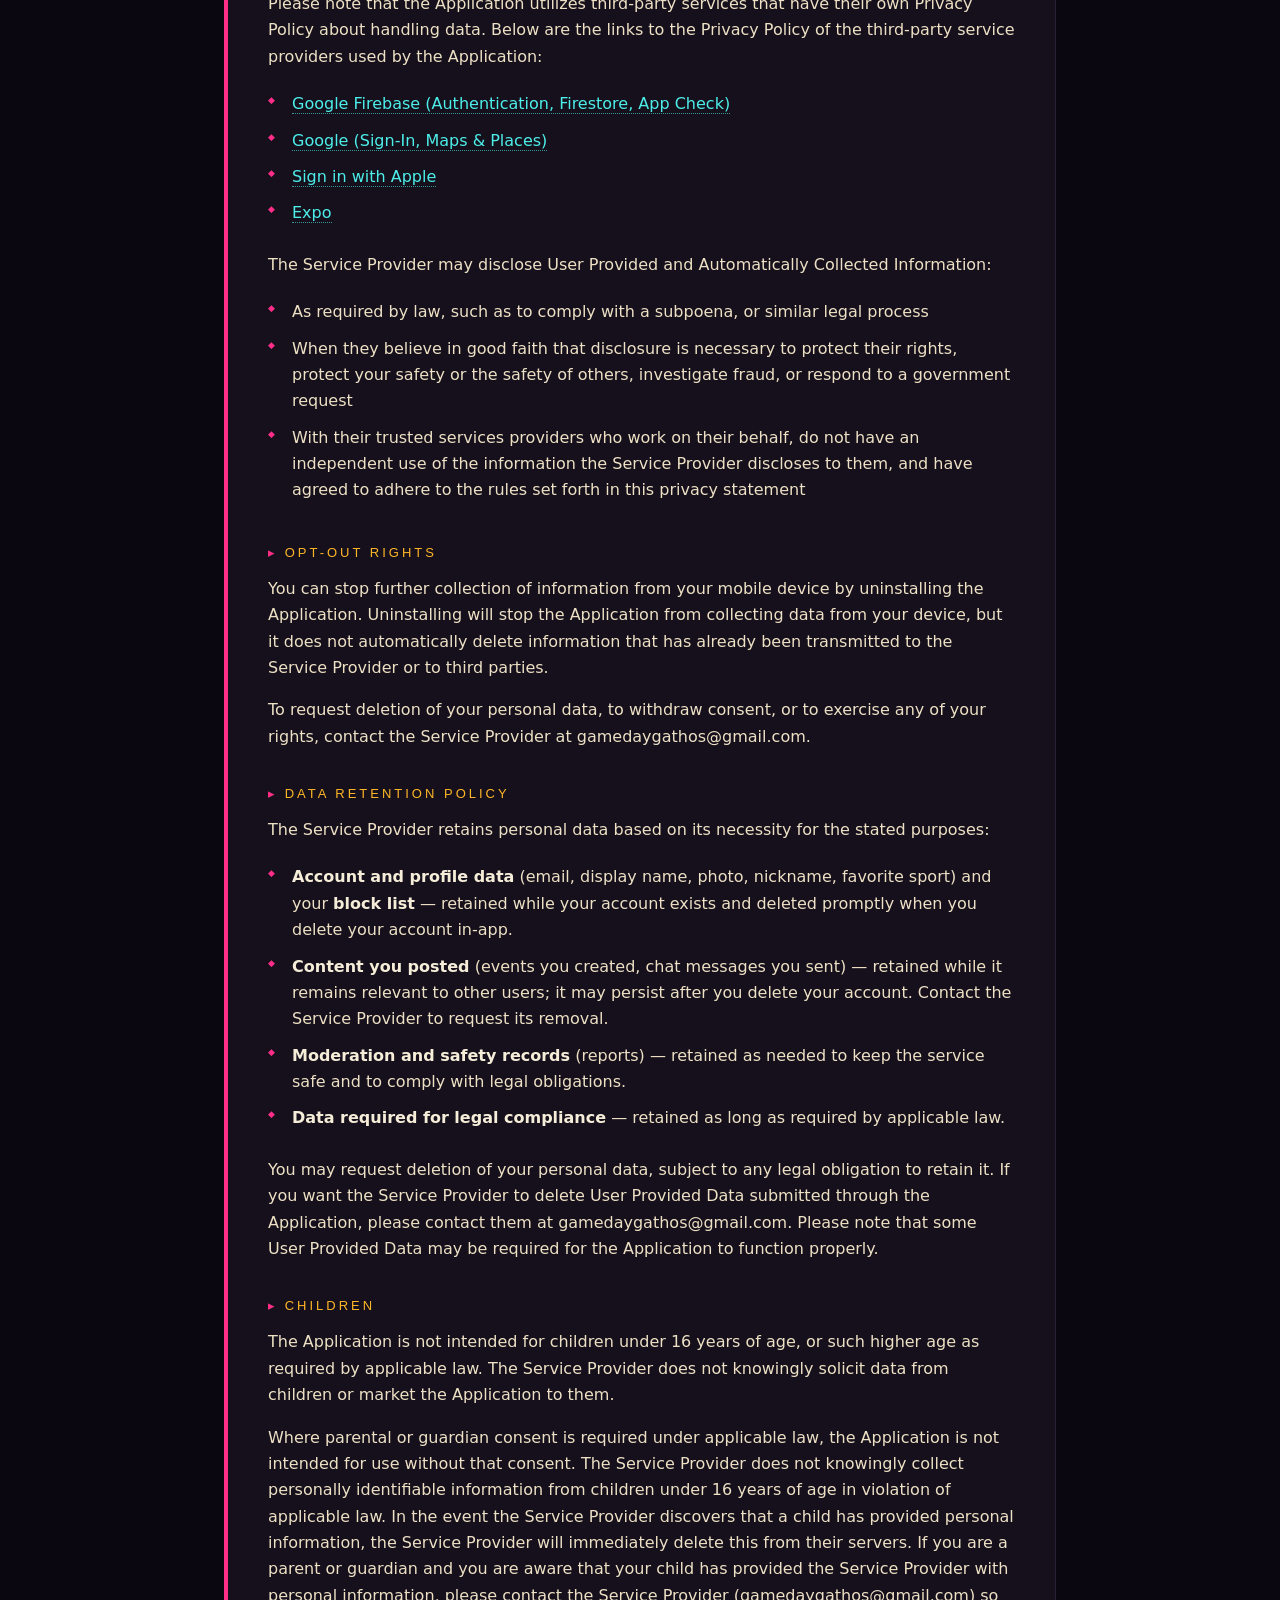
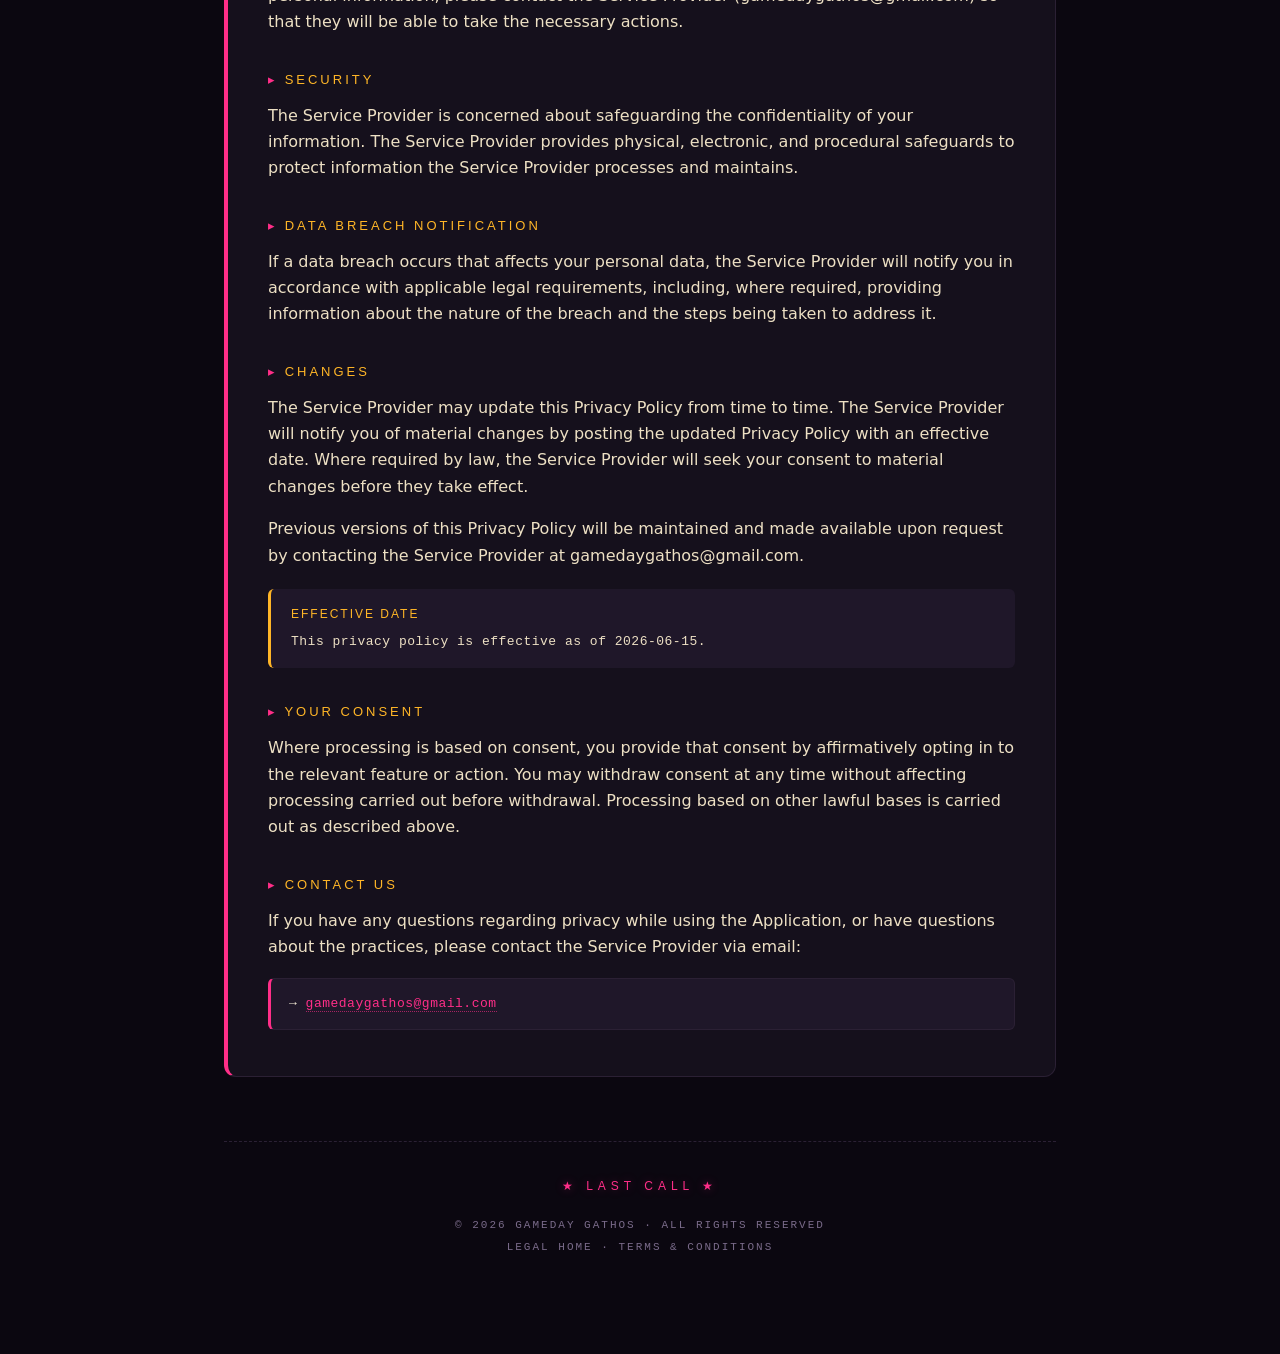
==== commit 478ddef9: "Revise privacy policy details and effective date Updated the effective date of the privacy policy an" ====
--- a/privacy.html
+++ b/privacy.html
@@ -8,9 +8,8 @@
 <link rel="preconnect" href="https://fonts.googleapis.com">
 <link rel="preconnect" href="https://fonts.gstatic.com" crossorigin>
 <link href="https://fonts.googleapis.com/css2?family=Bungee&family=Monoton&family=Outfit:wght@400;500;600;700&family=JetBrains+Mono:wght@400;700&display=swap" rel="stylesheet">
+<link rel="icon" href="favicon.svg" type="image/svg+xml">
 <link rel="stylesheet" href="styles.css">
-  <link rel="icon" href="favicon.svg" type="image/svg+xml">
-
 </head>
 <body>
 <div class="container">
@@ -21,13 +20,14 @@
     <h1 class="wordmark">GAMEDAY GATHOS</h1>
     <div class="kicker">LAST CALL · LEGAL · 01</div>
     <h2 class="hero-title pink">PRIVACY POLICY</h2>
-    <div class="effective">EFFECTIVE 2026 · 06 · 08</div>
+    <div class="effective">EFFECTIVE 2026 · 06 · 15</div>
   </header>
 
   <nav class="toc pink" aria-label="Table of contents">
     <div class="toc-title">CONTENTS</div>
     <div class="toc-columns">
       <a href="#info-collection">Information Collection</a>
+      <a href="#sharing-users">Visible to Other Users</a>
       <a href="#retention">Data Retention</a>
       <a href="#cookies">Cookies &amp; Tracking</a>
       <a href="#children">Children</a>
@@ -52,27 +52,50 @@
     <p>This privacy policy applies to the Game Day Gatho's app for mobile devices, together with any related services operated by Adam Guinea (collectively, the "Application"). Adam Guinea is hereby referred to as the "Service Provider".</p>
 
     <span id="info-collection" class="subsection">INFORMATION COLLECTION &amp; USE</span>
-    <p>The Application collects information when you download and use it. This information may include:</p>
+    <p>To provide the Application's core features — creating and joining map-pinned watch parties and chatting in event threads — the Service Provider collects the following information.</p>
+
+    <p><strong>Information you provide directly:</strong></p>
     <ul>
-      <li>Your device's Internet Protocol address</li>
-      <li>The pages of the Application that you visit, the time and date of your visit, the time spent on those pages</li>
-      <li>The time spent on the Application</li>
-      <li>The mobile operating system you use</li>
+      <li><strong>Account information</strong> — your email address. If you sign in with Google or Apple, the Service Provider also receives your display name and, where available, a profile photo from that provider. Apple may relay a private email address if you choose to hide your email.</li>
+      <li><strong>Profile information</strong> — a nickname and a favorite sport that you set and can edit at any time in the app.</li>
+      <li><strong>Content you create</strong> — watch-party events (including the topic, description, date/time, and the map location you choose for the event) and the messages you send in event chat threads.</li>
+      <li><strong>Safety and moderation data</strong> — if you block another user, the Service Provider stores a record of that choice (the blocked user's identifier and nickname) to enforce it. If you report content, the Service Provider stores the report, including a copy of the reported content, so it can be reviewed and acted upon.</li>
     </ul>
 
+    <p><strong>Information collected automatically:</strong></p>
+    <ul>
+      <li><strong>Location</strong> — see the Location Information section below.</li>
+      <li><strong>Technical and device data</strong> — when the Application communicates with its backend services (provided by Google Firebase), standard technical information such as your device's Internet Protocol (IP) address, device type, and operating system may be processed to deliver and secure the service. The Application also uses Apple App Attest and Google Play Integrity to verify that requests come from a genuine, untampered app.</li>
+    </ul>
+    <p>The Service Provider does not use third-party advertising, and does not run analytics or crash-reporting SDKs that track the pages you view or the time you spend in the Application.</p>
+
+    <span id="sharing-users" class="subsection">INFORMATION VISIBLE TO OTHER USERS</span>
+    <p>Gameday Gathos is a social application. By design, certain information is visible to other users:</p>
+    <ul>
+      <li>Your <strong>nickname</strong> is shown on events you host or join, on your chat messages, and to anyone you block (so they can be informed they were blocked, where applicable).</li>
+      <li>Events you create — including the <strong>topic, description, date/time, and map location</strong> — are visible to all signed-in users so they can discover and join nearby watch parties.</li>
+      <li>Messages you send in an event chat are visible to the other participants of that event.</li>
+    </ul>
+    <p>Please do not post personal information about yourself or others that you do not want to be visible to other users.</p>
+
     <span id="cookies" class="subsection">COOKIES &amp; TRACKING TECHNOLOGIES</span>
-    <p>The Application or its third-party SDKs may use cookies, SDKs, pixels, and similar technologies to support functionality, analytics, or service delivery. Where required by applicable law, the Service Provider will obtain consent before using non-essential tracking technologies.</p>
+    <p>The Application does not use cookies or advertising/tracking technologies. The third-party SDKs it relies on (such as Google Firebase) may store identifiers on your device that are necessary to authenticate you, secure requests, and operate the service. Where required by applicable law, the Service Provider will obtain consent before using any non-essential tracking technologies, which the Application does not currently use.</p>
 
     <span id="location" class="subsection">LOCATION INFORMATION</span>
-    <p>The Application collects your device's location to provide location-based features, improve the Application, and support related services.</p>
+    <p>The Application uses location in two distinct ways:</p>
     <ul>
-      <li><strong>Geolocation Services</strong> — The Service Provider may use location data to provide location-based features or content.</li>
-      <li><strong>Analytics and Improvements</strong> — Aggregated location data may help the Service Provider understand usage patterns and improve performance.</li>
-      <li><strong>Third-Party Services</strong> — Location data may be shared with third-party services used to support Application functionality, subject to this privacy policy and applicable law.</li>
+      <li><strong>Your device location (foreground only)</strong> — with your permission, the Application requests your device's location <em>while you are using the app</em> ("when in use") solely to center the map on watch parties near you. The Application does not collect or track your location in the background. You can decline this permission; the map still works, it simply won't auto-center on you.</li>
+      <li><strong>Event locations you choose</strong> — when you create a watch party, you select a location for the event (assisted by the Google Places service for address suggestions). That chosen location is stored with the event and, as described above, is visible to other users so they can find and join the party. This is a location you deliberately publish, not a record of where you are.</li>
     </ul>
 
     <span id="your-rights" class="subsection">YOUR RIGHTS</span>
-    <p>You may request access to, correction of, or deletion of your personal data held by the Service Provider. To exercise these rights, or to withdraw consent where processing is based on consent, contact the Service Provider at the email below.</p>
+    <p>You can exercise several of your rights directly within the Application:</p>
+    <ul>
+      <li><strong>Correction</strong> — you can edit your nickname and favorite sport at any time from the Profile screen.</li>
+      <li><strong>Deletion</strong> — you can permanently delete your account from the Profile screen (under "Danger Zone"). This deletes your account and profile information (email, display name, photo, nickname, favorite sport) and your block list. Content you have already posted — watch-party events you created and messages you sent — may remain visible to other users after deletion; contact the Service Provider if you need that content removed as well.</li>
+      <li><strong>Blocking</strong> — you can block and unblock other users from a watch party's detail screen and manage your block list in the app.</li>
+    </ul>
+    <p>You may also request access to, correction of, or deletion of your personal data, or withdraw consent where processing is based on consent, by contacting the Service Provider at the email below.</p>
     <div class="contact-line">→ <a href="mailto:gamedaygathos@gmail.com">gamedaygathos@gmail.com</a></div>
 
     <span id="ccpa" class="subsection">CALIFORNIA PRIVACY RIGHTS (CCPA / CPRA)</span>
@@ -81,7 +104,13 @@
     <p>For a better experience while using the Application, the Service Provider may require you to provide certain personally identifiable information, including but not limited to email. The information the Service Provider requests will be retained and used as described in this privacy policy.</p>
 
     <span id="third-party" class="subsection">THIRD PARTY ACCESS</span>
-    <p>Only aggregated, anonymized data is periodically transmitted to external services to aid the Service Provider in improving the Application and their service. The Service Provider may share your information with third parties in the ways that are described in this privacy statement.</p>
+    <p>The Application relies on trusted third-party service providers to operate. These providers process your personal data on the Service Provider's behalf, as data processors, only to deliver the service — not for their own independent purposes:</p>
+    <ul>
+      <li><strong>Google Firebase (Authentication, Cloud Firestore, App Check)</strong> — stores your account, profile, events, chat messages, block list, and reports, and authenticates your sign-in. Your personal data and content are stored on Google's infrastructure.</li>
+      <li><strong>Google Sign-In and Sign in with Apple</strong> — used, at your choice, to authenticate you and provide your name/email/photo.</li>
+      <li><strong>Google Maps / Places</strong> — used to display the map and suggest locations when you create an event.</li>
+    </ul>
+    <p>Beyond these providers, the Service Provider does not sell your personal data and shares it only as described in this privacy statement.</p>
 
     <span id="international" class="subsection">INTERNATIONAL DATA TRANSFERS</span>
     <p>The Service Provider or its third-party service providers may transfer personal data to countries outside your country of residence, including outside the European Economic Area (EEA). Where applicable law requires safeguards for international transfers, the Service Provider will use appropriate mechanisms:</p>
@@ -94,9 +123,9 @@
 
     <p>Please note that the Application utilizes third-party services that have their own Privacy Policy about handling data. Below are the links to the Privacy Policy of the third-party service providers used by the Application:</p>
     <ul>
-      <li><a href="https://www.google.com/policies/privacy/">Google Play Services</a></li>
-      <li><a href="https://firebase.google.com/support/privacy">Google Analytics for Firebase</a></li>
-      <li><a href="https://firebase.google.com/support/privacy/">Firebase Crashlytics</a></li>
+      <li><a href="https://firebase.google.com/support/privacy">Google Firebase (Authentication, Firestore, App Check)</a></li>
+      <li><a href="https://policies.google.com/privacy">Google (Sign-In, Maps &amp; Places)</a></li>
+      <li><a href="https://www.apple.com/legal/privacy/">Sign in with Apple</a></li>
       <li><a href="https://expo.io/privacy">Expo</a></li>
     </ul>
 
@@ -114,10 +143,10 @@
     <span id="retention" class="subsection">DATA RETENTION POLICY</span>
     <p>The Service Provider retains personal data based on its necessity for the stated purposes:</p>
     <ul>
-      <li><strong>User Provided Data</strong> — Retained for the duration of your use of the Application plus 12 months thereafter, unless longer retention is required by law</li>
-      <li><strong>Automatically Collected Data</strong> — Retained for up to 24 months from collection, unless longer retention is required for legal compliance</li>
-      <li><strong>Aggregated and Anonymized Data</strong> — Retained indefinitely as it no longer identifies you</li>
-      <li><strong>Data required for legal compliance</strong> — Retained as long as required by applicable law</li>
+      <li><strong>Account and profile data</strong> (email, display name, photo, nickname, favorite sport) and your <strong>block list</strong> — retained while your account exists and deleted promptly when you delete your account in-app.</li>
+      <li><strong>Content you posted</strong> (events you created, chat messages you sent) — retained while it remains relevant to other users; it may persist after you delete your account. Contact the Service Provider to request its removal.</li>
+      <li><strong>Moderation and safety records</strong> (reports) — retained as needed to keep the service safe and to comply with legal obligations.</li>
+      <li><strong>Data required for legal compliance</strong> — retained as long as required by applicable law.</li>
     </ul>
     <p>You may request deletion of your personal data, subject to any legal obligation to retain it. If you want the Service Provider to delete User Provided Data submitted through the Application, please contact them at gamedaygathos@gmail.com. Please note that some User Provided Data may be required for the Application to function properly.</p>
 
@@ -135,7 +164,7 @@
     <p>The Service Provider may update this Privacy Policy from time to time. The Service Provider will notify you of material changes by posting the updated Privacy Policy with an effective date. Where required by law, the Service Provider will seek your consent to material changes before they take effect.</p>
     <p>Previous versions of this Privacy Policy will be maintained and made available upon request by contacting the Service Provider at gamedaygathos@gmail.com.</p>
 
-    <div class="callout"><strong>EFFECTIVE DATE</strong>This privacy policy is effective as of 2026-06-08.</div>
+    <div class="callout"><strong>EFFECTIVE DATE</strong>This privacy policy is effective as of 2026-06-15.</div>
 
     <span id="consent" class="subsection">YOUR CONSENT</span>
     <p>Where processing is based on consent, you provide that consent by affirmatively opting in to the relevant feature or action. You may withdraw consent at any time without affecting processing carried out before withdrawal. Processing based on other lawful bases is carried out as described above.</p>
